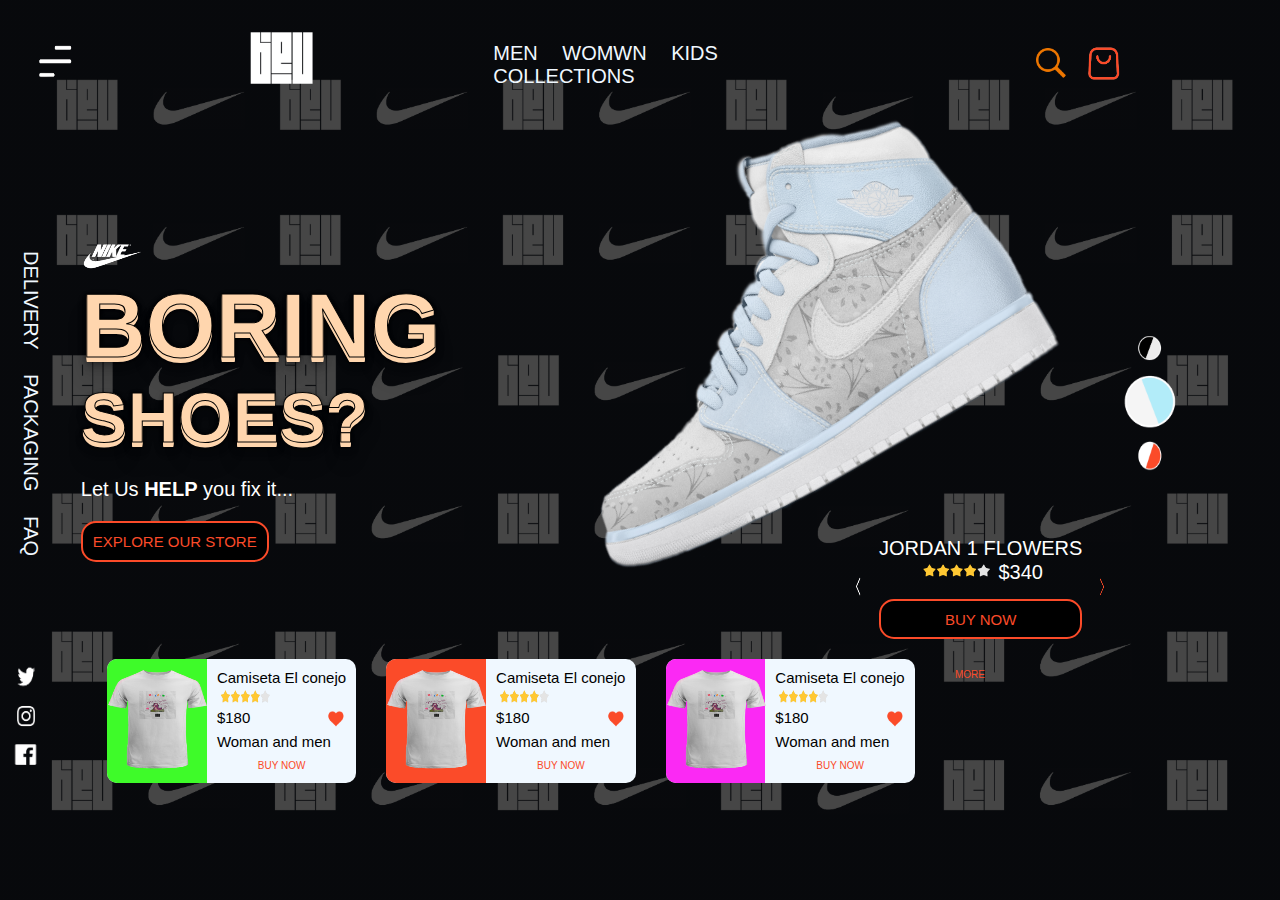
==== index.html @ e4923a5e "main acabado con su estilo, estamos acabando main2" ====
<!DOCTYPE html>
<html lang="en">
<head>
    <meta charset="UTF-8">
    <meta http-equiv="X-UA-Compatible" content="IE=edge">
    <meta name="viewport" content="width=device-width, initial-scale=1.0">
    <title>INICIO</title>
    <link rel="stylesheet" href="./css/css.css">
</head>
<body>

    <header>
        <nav>
            <div id="padre_nav">
                <div><button type="button"> <img src="./img/unnamed.png" height="60" width="60"/></button></div>
                <div><img src="./img/logo.png" height="100" width="100" alt="#" /></div>
                <div id="genero">
                    <a href="#">MEN</a>
                    <a href="#">WOMWN</a>
                    <a href="#">KIDS</a>
                    <a href="#">COLLECTIONS</a>
                </div>
                <div id="cesta_lupa">
                    <div><button type="button"> <img src="./img/lupa.png" height="40" width="40"/></button></div>
                    <div><button type="button"> <img src="./img/cesta.png" height="40" width="40"/></button></div>  
                </div>  
            </div>      
        </nav>
    </header>
    <main>
        <section id="padre_main">

            <div id="padre_fot_texto">
                <div  id="fot">
                    <a href="#">DELIVERY</a>
                    <a href="#">PACKAGING</a>
                    <a href="#">FAQ</a>
                    
                </div>
                <div id="texto">
                    <div><img src="./img/nike.png" height="30" width="65" alt="#" /></div>
                    <div>
                        <h2>BORING</h2>
                        <h3 >SHOES?</h3>
                    </div>
                    <div><p>Let Us <strong>HELP</strong> you fix it...</p></div>
                    <div><button name="button">EXPLORE OUR STORE</button></div>
    
                </div>
            </div>
            <div id="zapatilla">
                <div >
                    <div id="casa"><img id="jordan" src="./img/jordan-flower.png" height="330" width="500" alt="#" /></div>
                    <div id="padre_precio_texto">
                        <div><button  class="boton_comprar"  type="button"> <img src="./img/Captura-removebg-preview.png" height="30" width="10"/></button></div>
                        <div id="texto_zapatilla">
                            <div><p>JORDAN 1 FLOWERS</p></div>
                            <div id="precio_estre">
                                <div><img src="./img/estrellas.png" height="20" width="75" alt="#" /></div>  
                                <div><p> $340</p></div>
                            </div>
                            <div><button name="button">BUY NOW</button></div>
                        </div>
                        <div><button class="boton_comprar" type="button"> <img src="./img/flecha.png" height="30" width="10"/></button></div>
                    </div>
                </div>
                <div id="circulos">
                    <div><button class="boton_circulo" type="button"> <img src="./img/circulo_negro.png" height="30" width="30"/></button></div>
                    <div><button class="boton_circulo" type="button"> <img src="./img/circulo_azul.png" height="60" width="60"/></button></div>
                    <div><button class="boton_circulo" type="button"> <img src="./img/circulo_naranja.png" height="30" width="30"/></button></div>
                </div>
            </div>
        </section>
        <section id="padre2_main">

            <div id="redes">
                <div><button class="boton_circulo" type="button"> <img src="./img/twi.png" height="30" width="30"/></button></div>
                <div><button class="boton_circulo" type="button"> <img src="./img/ins.png" height="30" width="30"/></button></div>
                <div><button class="boton_circulo" type="button"> <img src="./img/face.png" height="30" width="30"/></button></div>
            </div>
            <div id="productos">
                <div class="produc">
                    <div id="col_img">
                        <div><img src="./img/ropa beu/cam_con.png" height="100" width="100" alt="#" /></div>
                    </div>
                    <div id="tex_pre">
                        <p>Camiseta El conejo</p>
                        <p><img src="./img/estrellas.png" height="20" width="55" alt="#" /></p>
                        <div class="pre_cora">
                            <div><p>$180</p></div>
                            <div><img src="./img/corazon.png" height="20" width="20" alt="#" /></div>
                        </div>
                        <p class="gen">Woman and men</p>
                        <button>BUY NOW</button>
                    </div>
                </div>
                <div class="produc">
                    <div id="col_img2">
                        <div><img src="./img/ropa beu/cam_con.png" height="100" width="100" alt="#" /></div>
                    </div>
                    <div id="tex_pre">
                        <p>Camiseta El conejo</p>
                        <p><img src="./img/estrellas.png" height="20" width="55" alt="#" /></p>
                        <div class="pre_cora">
                            <div><p>$180</p></div>
                            <div><img src="./img/corazon.png" height="20" width="20" alt="#" /></div>
                        </div>
                        <p class="gen">Woman and men</p>
                        <button>BUY NOW</button>
                    </div>
                </div>
                <div class="produc">
                    <div id="col_img3">
                        <div><img src="./img/ropa beu/cam_con.png" height="100" width="100" alt="#" /></div>
                    </div>
                    <div id="tex_pre">
                        <p>Camiseta El conejo</p>
                        <p><img src="./img/estrellas.png" height="20" width="55" alt="#" /></p>
                        <div class="pre_cora">
                            <div><p>$180</p></div>
                            <div><img src="./img/corazon.png" height="20" width="20" alt="#" /></div>
                        </div>
                        <p class="gen">Woman and men</p>
                        <button>BUY NOW</button>
                    </div>
                </div>
                <div><button id="boton_more">MORE</button></div>
                
            </div>

        </section>
    </main>
    <footer>

    </footer>
    
</body>
</html>
---- css/css.css ----
*{
    font-family: 'Futura XBlk BT', sans-serif;
}
html{ 
    background-image: linear-gradient(rgba(0, 0, 0, 0.724), rgba(0, 0, 0, 0.724)), url("../img/fondo.png");
    background-size: cover;
    background-image: cover;
    width:100%;
    height:100%;    
}
#padre_nav{
    display: flex;
    flex-direction: row;
    margin-top: 1%;
    align-items: center;
    gap: 12%;
}

button{
    background: none;
    border: none; 
    margin-left: 20%;
}
#genero{
    height: 100%;
    width: 30%;
}
nav a, section a{
    margin-left: 5%;
    color: aliceblue;
    outline: none;
    margin: 10px;
    text-decoration: none; 
    font-size: 20px;
    font-family: 'Futura XBlk BT', sans-serif;
}
nav a:hover {
    border-bottom: 2px solid #fb4b29;
    color: #fb4b29;
}
section a:hover {
    border-left: 2px solid #fb4b29;
    color: #fb4b29;
}
#cesta_lupa{
    gap: 1%;
    display: flex;
    flex-direction: row;
}
#padre_main{
    display: flex;
    flex-direction: row;
    margin-top: 4%;
    align-items: center;
}
#texto{
    display: flex;
    flex-direction: column;
    margin-left: 10%;
    align-items:flex-start;
}
h2{
    margin: 0;
    text-align: start;
    font-weight: bold;
    font-size: 90px;
    font-family: 'Futura XBlk BT', sans-serif;
    text-shadow: 0 1px 0 #ffd6ae, 
                 0 2px 0 #ffd6ae,
                 0 3px 0 #ffd6ae,
                 0 4px 0 #ffd6ae,
                 0 5px 0 #ffd6ae,
                 0 6px 1px rgba(0,0,0,.1),
                 0 0 5px rgba(0,0,0,.1),
                 0 1px 3px rgba(0,0,0,.3),
                 0 3px 5px rgba(0,0,0,.2),
                 0 5px 10px rgba(0,0,0,.25),
                 0 10px 10px rgba(0,0,0,.2),
                 0 20px 20px rgba(0,0,0,.15);
    color: #ffd6ae;
    -webkit-text-stroke: 1px black;
}
h3{
    margin: 0;
    text-align: start;
    font-weight: bold;
    font-size: 70px;
    font-family: 'Futura XBlk BT', sans-serif;
    text-shadow: 0 1px 0 #ffd6ae, 
                 0 2px 0 #ffd6ae,
                 0 3px 0 #ffd6ae,
                 0 4px 0 #ffd6ae,
                 0 5px 0 #ffd6ae,
                 0 6px 1px rgba(0,0,0,.1),
                 0 0 5px rgba(0,0,0,.1),
                 0 1px 3px rgba(0,0,0,.3),
                 0 3px 5px rgba(0,0,0,.2),
                 0 5px 10px rgba(0,0,0,.25),
                 0 10px 10px rgba(0,0,0,.2),
                 0 20px 20px rgba(0,0,0,.15);
    color: #ffd6ae;
    -webkit-text-stroke: 1px black;
}
#padre_fot_texto{
    display: flex;
    flex-direction: row;
}
section p {
    color: rgb(255, 255, 255);
    margin: 1;
    text-align: left;
    font-size: 20px;
    font-family: 'Futura XBlk BT', sans-serif;
}
#fot{
    writing-mode: vertical-lr;
    gap: 15px;
    margin-left: 3%;
}
section button{
    background-color: black;
    color: #fb4b29;
    border-radius: 15px;
    height: 100%;
    width: 100%;
    padding: 10px;
    font-size: 15px;
    margin: 0;
    border: 2px solid #fb4b29;
}
section button:hover{
    color: aliceblue;
    background-color: #fb4b29;
}
#jordan{
    transform:rotate(-30deg);
    
}
#zapatilla{
    margin-left: 10%;
    width: 50%;
    display: flex;
    flex-direction: row;
}
#casa{
    height: 370px;
    width: 600px;
}
#zapatilla p{
    text-align: center;
    margin: 0;
    font-size: 20px;
}
#padre_precio_texto{
    display: flex;
    flex-direction: row;
    justify-content: flex-end;
    gap: 5px;
    
}
#padre_zapatillas_circulos_precio{
    display: flex;
    flex-direction: row;
}
#precio_estre{
    text-align: center;
    display: flex;
    flex-direction: row;
    align-items: center;
    justify-content: center;
    gap: 5px;
}

#texto_zapatilla button{
    height: 40px;
    margin-top: 15px;
}
.boton_comprar{
    border-radius: none;
    border: none;
    background-color: rgba(255, 255, 255, 0);
}
.boton_comprar:hover{
    background-color: rgba(255, 255, 255, 0);
}
#circulos{
    display: flex;
    flex-direction: column;
    margin: 0;
    justify-content: center;
}
.boton_circulo{
    border-radius: none;
    border: none;
    background-color: rgba(255, 255, 255, 0);
    padding: 3px;
}

@media (max-width: 1200px) {
    #jordan{
        height:200px;
        width: 330px;
    }
    #casa{
        height: 200px;
        width: 400px;
    }
    
    #zapatilla{
        width: 450px;
    }
    #zapatilla p{
        font-size: 10px;
    }
    
}
@media (max-width: 1000px) {
    #padre_main{
        flex-direction: column;
        justify-content: flex-start;
        align-items: flex-start;
    }
    #jordan{
        height:200px;
        width: 330px;
    }
    #casa{
        width: 380px;
        height: 200px;
        margin-top: 60px;
    }
    #zapatilla{
        margin: 0;
    }
}
#padre2_main{
    display: flex;
    flex-direction: row;
    margin-top: 20px
}
#redes{
    display: flex;
    flex-direction: column;
}
#boton_more{
    background-color: black;
    color: #fb4b29;
    border-radius: 15px;
    height: 100%;
    width: 100%;
    padding: 10px;
    font-size: 15px;
    margin: 0;
    border: 2px solid #fb4b29;
}
#boton_more:hover{
    color: aliceblue;
    background-color: #fb4b29;
}
#productos{
    margin-left: 5%;
    display: flex;
    flex-direction: row;
    flex-wrap: wrap;
    gap: 30px;
    
}
#productos p{
    color: #000;
    margin: 0;
    font-size: 15px;
}

.produc{
    border-radius: 10px;
    display: flex;
    flex-direction: row;
    background-color: aliceblue;
}

#tex_pre{
    width:  60%; 
    padding: 10px;
}
#productos button{
    background-color: rgba(0, 0, 0, 0); 
    color: #fb4b29; 
    border-radius: 15px; 
    height: 10px;
    font-size: 10px; 
    margin: 0; 
    border: none;
}
.gen{
    color: rgb(142, 142, 142);
    font-size: 10px;
}
.pre_cora{
    display: flex;
    flex-direction: row;
    justify-content: space-between;
}
#col_img{
    background-color: #3efb29;
    width:  40%;
    border-radius: 10px 0px 0px 10px;
    display: flex;
    flex-direction: column;
    justify-content:center;
    align-items:center;
}
#col_img2{
    background-color: #fb4b29;
    width:  40%;
    border-radius: 10px 0px 0px 10px;
    display: flex;
    flex-direction: column;
    justify-content:center;
    align-items:center;
}
#col_img3{
    background-color: #fb29f4;
    width:  40%;
    border-radius: 10px 0px 0px 10px;
    display: flex;
    flex-direction: column;
    justify-content:center;
    align-items:center;
}
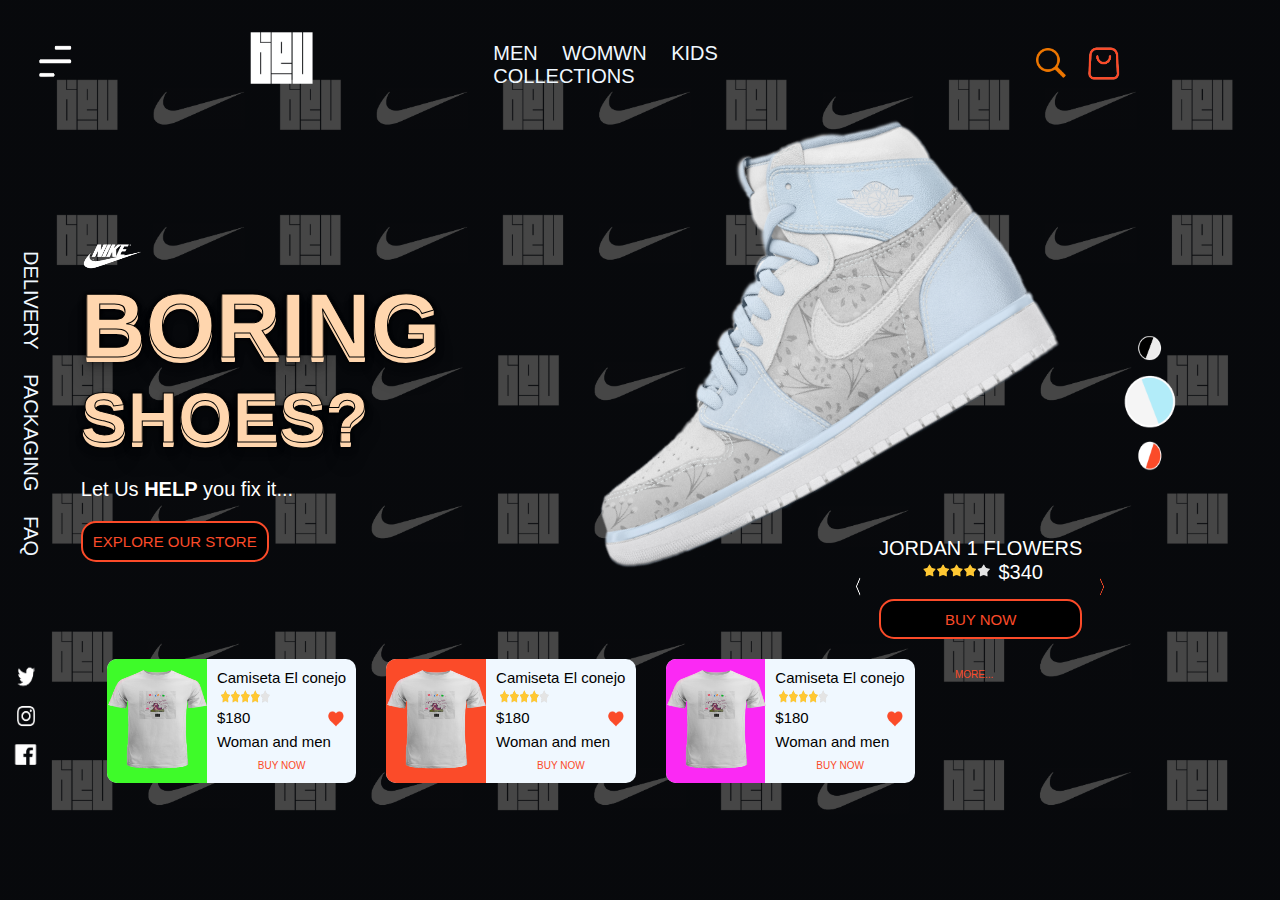
==== commit cbecc325: "css y main de la hoja1 casi acabado" ====
--- a/index.html
+++ b/index.html
@@ -124,8 +124,7 @@
                         <button>BUY NOW</button>
                     </div>
                 </div>
-                <div><button id="boton_more">MORE</button></div>
-                
+                <div><button id="boton_more">MORE...</button></div>
             </div>
 
         </section>
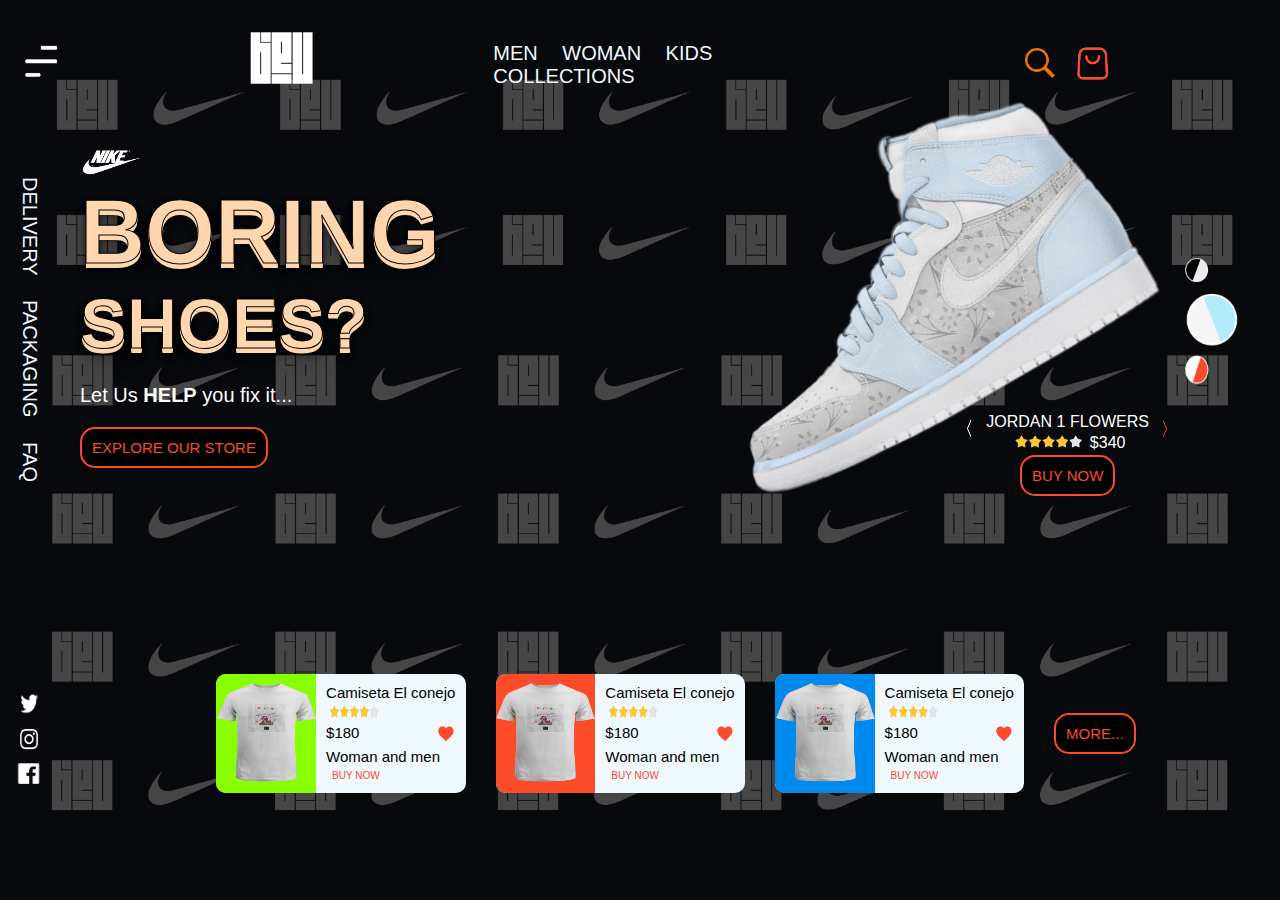
==== commit f29a072c: "main hoja1 casi listo" ====
--- a/index.html
+++ b/index.html
@@ -6,6 +6,7 @@
     <meta name="viewport" content="width=device-width, initial-scale=1.0">
     <title>INICIO</title>
     <link rel="stylesheet" href="./css/css.css">
+    <link rel="stylesheet" href="./css/css_ini.css">
 </head>
 <body>
 
@@ -16,7 +17,7 @@
                 <div><img src="./img/logo.png" height="100" width="100" alt="#" /></div>
                 <div id="genero">
                     <a href="#">MEN</a>
-                    <a href="#">WOMWN</a>
+                    <a href="#">WOMAN</a>
                     <a href="#">KIDS</a>
                     <a href="#">COLLECTIONS</a>
                 </div>
@@ -28,110 +29,109 @@
         </nav>
     </header>
     <main>
-        <section id="padre_main">
-
-            <div id="padre_fot_texto">
+        <section id="todo">
+            <section id="padre_main">
                 <div  id="fot">
                     <a href="#">DELIVERY</a>
                     <a href="#">PACKAGING</a>
-                    <a href="#">FAQ</a>
-                    
+                    <a href="#">FAQ</a>   
                 </div>
-                <div id="texto">
-                    <div><img src="./img/nike.png" height="30" width="65" alt="#" /></div>
-                    <div>
-                        <h2>BORING</h2>
-                        <h3 >SHOES?</h3>
-                    </div>
-                    <div><p>Let Us <strong>HELP</strong> you fix it...</p></div>
-                    <div><button name="button">EXPLORE OUR STORE</button></div>
-    
+                <div id="redes">
+                    <div><button class="boton_circulo" type="button"> <img src="./img/twi.png" height="30" width="30"/></button></div>
+                    <div><button class="boton_circulo" type="button"> <img src="./img/ins.png" height="30" width="30"/></button></div>
+                    <div><button class="boton_circulo" type="button"> <img src="./img/face.png" height="30" width="30"/></button></div>
                 </div>
-            </div>
-            <div id="zapatilla">
-                <div >
-                    <div id="casa"><img id="jordan" src="./img/jordan-flower.png" height="330" width="500" alt="#" /></div>
-                    <div id="padre_precio_texto">
-                        <div><button  class="boton_comprar"  type="button"> <img src="./img/Captura-removebg-preview.png" height="30" width="10"/></button></div>
-                        <div id="texto_zapatilla">
-                            <div><p>JORDAN 1 FLOWERS</p></div>
-                            <div id="precio_estre">
-                                <div><img src="./img/estrellas.png" height="20" width="75" alt="#" /></div>  
-                                <div><p> $340</p></div>
+            </section>
+            <section id="seccion2">
+                <div id="texto_y_zapa">
+                    <div id="padre">
+                        
+                        <div id="texto">
+                            <div><img src="./img/nike.png" height="30" width="65" alt="#" /></div>
+                            <div>
+                                <h2>BORING</h2>
+                                <h3 >SHOES?</h3>
                             </div>
-                            <div><button name="button">BUY NOW</button></div>
+                            <div><p>Let Us <strong>HELP</strong> you fix it...</p></div>
+                            <div><button class="botones">EXPLORE OUR STORE</button></div>
                         </div>
-                        <div><button class="boton_comprar" type="button"> <img src="./img/flecha.png" height="30" width="10"/></button></div>
+                        
+                        <div id="zapatilla">
+                            <div >
+                                <div id="casa"><img id="jordan" src="./img/jordan-flower.png" height="280" width="450" alt="#" /></div>
+                                <div id="padre_precio_texto">
+                                    <div><button  class="boton_flecha"  type="button"> <img src="./img/Captura-removebg-preview.png" height="30" width="10"/></button></div>
+                                    <div id="texto_zapatilla">
+                                        <div><p>JORDAN 1 FLOWERS</p></div>
+                                        <div id="precio_estre">
+                                            <div><img src="./img/estrellas.png" height="20" width="75" alt="#" /></div>  
+                                            <div><p> $340</p></div>
+                                        </div>
+                                        <div><button class="botones">BUY NOW</button></div>
+                                    </div>
+                                    <div><button class="boton_flecha" type="button"> <img src="./img/flecha.png" height="30" width="10"/></button></div>
+                                </div>
+                            </div>
+                            <div id="circulos">
+                                <div><button class="boton_circulo" type="button"> <img src="./img/circulo_negro.png" height="30" width="30"/></button></div>
+                                <div><button class="boton_circulo" type="button"> <img src="./img/circulo_azul.png" height="60" width="60"/></button></div>
+                                <div><button class="boton_circulo" type="button"> <img src="./img/circulo_naranja.png" height="30" width="30"/></button></div>
+                            </div>
+                        </div>
                     </div>
                 </div>
-                <div id="circulos">
-                    <div><button class="boton_circulo" type="button"> <img src="./img/circulo_negro.png" height="30" width="30"/></button></div>
-                    <div><button class="boton_circulo" type="button"> <img src="./img/circulo_azul.png" height="60" width="60"/></button></div>
-                    <div><button class="boton_circulo" type="button"> <img src="./img/circulo_naranja.png" height="30" width="30"/></button></div>
+                <div id="productos">
+                    <div class="produc">
+                        <div id="col_img">
+                            <div><img src="./img/ropa beu/cam_con.png" height="100" width="100" alt="#" /></div>
+                        </div>
+                        <div id="tex_pre">
+                            <p>Camiseta El conejo</p>
+                            <p><img src="./img/estrellas.png" height="20" width="55" alt="#" /></p>
+                            <div class="pre_cora">
+                                <div><p>$180</p></div>
+                                <div><img src="./img/corazon.png" height="20" width="20" alt="#" /></div>
+                            </div>
+                            <p class="gen">Woman and men</p>
+                            <button>BUY NOW</button>
+                        </div>
+                    </div>
+                    <div class="produc">
+                        <div id="col_img2">
+                            <div><img src="./img/ropa beu/cam_con.png" height="100" width="100" alt="#" /></div>
+                        </div>
+                        <div id="tex_pre">
+                            <p>Camiseta El conejo</p>
+                            <p><img src="./img/estrellas.png" height="20" width="55" alt="#" /></p>
+                            <div class="pre_cora">
+                                <div><p>$180</p></div>
+                                <div><img src="./img/corazon.png" height="20" width="20" alt="#" /></div>
+                            </div>
+                            <p class="gen">Woman and men</p>
+                            <button>BUY NOW</button>
+                        </div>
+                    </div>
+                    <div class="produc">
+                        <div id="col_img3">
+                            <div><img src="./img/ropa beu/cam_con.png" height="100" width="100" alt="#" /></div>
+                        </div>
+                        <div id="tex_pre">
+                            <p>Camiseta El conejo</p>
+                            <p><img src="./img/estrellas.png" height="20" width="55" alt="#" /></p>
+                            <div class="pre_cora">
+                                <div><p>$180</p></div>
+                                <div><img src="./img/corazon.png" height="20" width="20" alt="#" /></div>
+                            </div>
+                            <p class="gen">Woman and men</p>
+                            <button>BUY NOW</button>
+                        </div>
+                    </div>
+                    <div  id="boton_more"><button class="botones">MORE...</button></div>
                 </div>
-            </div>
-        </section>
-        <section id="padre2_main">
-
-            <div id="redes">
-                <div><button class="boton_circulo" type="button"> <img src="./img/twi.png" height="30" width="30"/></button></div>
-                <div><button class="boton_circulo" type="button"> <img src="./img/ins.png" height="30" width="30"/></button></div>
-                <div><button class="boton_circulo" type="button"> <img src="./img/face.png" height="30" width="30"/></button></div>
-            </div>
-            <div id="productos">
-                <div class="produc">
-                    <div id="col_img">
-                        <div><img src="./img/ropa beu/cam_con.png" height="100" width="100" alt="#" /></div>
-                    </div>
-                    <div id="tex_pre">
-                        <p>Camiseta El conejo</p>
-                        <p><img src="./img/estrellas.png" height="20" width="55" alt="#" /></p>
-                        <div class="pre_cora">
-                            <div><p>$180</p></div>
-                            <div><img src="./img/corazon.png" height="20" width="20" alt="#" /></div>
-                        </div>
-                        <p class="gen">Woman and men</p>
-                        <button>BUY NOW</button>
-                    </div>
-                </div>
-                <div class="produc">
-                    <div id="col_img2">
-                        <div><img src="./img/ropa beu/cam_con.png" height="100" width="100" alt="#" /></div>
-                    </div>
-                    <div id="tex_pre">
-                        <p>Camiseta El conejo</p>
-                        <p><img src="./img/estrellas.png" height="20" width="55" alt="#" /></p>
-                        <div class="pre_cora">
-                            <div><p>$180</p></div>
-                            <div><img src="./img/corazon.png" height="20" width="20" alt="#" /></div>
-                        </div>
-                        <p class="gen">Woman and men</p>
-                        <button>BUY NOW</button>
-                    </div>
-                </div>
-                <div class="produc">
-                    <div id="col_img3">
-                        <div><img src="./img/ropa beu/cam_con.png" height="100" width="100" alt="#" /></div>
-                    </div>
-                    <div id="tex_pre">
-                        <p>Camiseta El conejo</p>
-                        <p><img src="./img/estrellas.png" height="20" width="55" alt="#" /></p>
-                        <div class="pre_cora">
-                            <div><p>$180</p></div>
-                            <div><img src="./img/corazon.png" height="20" width="20" alt="#" /></div>
-                        </div>
-                        <p class="gen">Woman and men</p>
-                        <button>BUY NOW</button>
-                    </div>
-                </div>
-                <div><button id="boton_more">MORE...</button></div>
-            </div>
-
+            </section>
         </section>
     </main>
-    <footer>
-
-    </footer>
+   
     
 </body>
 </html>--- a/css/css.css
+++ b/css/css.css
@@ -47,63 +47,20 @@
     display: flex;
     flex-direction: row;
 }
+#todo{
+    display: flex;
+    flex-direction: row;
+}
 #padre_main{
     display: flex;
-    flex-direction: row;
+    flex-direction: column;
     margin-top: 4%;
     align-items: center;
+    justify-content: space-between;
 }
-#texto{
+#redes{
     display: flex;
     flex-direction: column;
-    margin-left: 10%;
-    align-items:flex-start;
-}
-h2{
-    margin: 0;
-    text-align: start;
-    font-weight: bold;
-    font-size: 90px;
-    font-family: 'Futura XBlk BT', sans-serif;
-    text-shadow: 0 1px 0 #ffd6ae, 
-                 0 2px 0 #ffd6ae,
-                 0 3px 0 #ffd6ae,
-                 0 4px 0 #ffd6ae,
-                 0 5px 0 #ffd6ae,
-                 0 6px 1px rgba(0,0,0,.1),
-                 0 0 5px rgba(0,0,0,.1),
-                 0 1px 3px rgba(0,0,0,.3),
-                 0 3px 5px rgba(0,0,0,.2),
-                 0 5px 10px rgba(0,0,0,.25),
-                 0 10px 10px rgba(0,0,0,.2),
-                 0 20px 20px rgba(0,0,0,.15);
-    color: #ffd6ae;
-    -webkit-text-stroke: 1px black;
-}
-h3{
-    margin: 0;
-    text-align: start;
-    font-weight: bold;
-    font-size: 70px;
-    font-family: 'Futura XBlk BT', sans-serif;
-    text-shadow: 0 1px 0 #ffd6ae, 
-                 0 2px 0 #ffd6ae,
-                 0 3px 0 #ffd6ae,
-                 0 4px 0 #ffd6ae,
-                 0 5px 0 #ffd6ae,
-                 0 6px 1px rgba(0,0,0,.1),
-                 0 0 5px rgba(0,0,0,.1),
-                 0 1px 3px rgba(0,0,0,.3),
-                 0 3px 5px rgba(0,0,0,.2),
-                 0 5px 10px rgba(0,0,0,.25),
-                 0 10px 10px rgba(0,0,0,.2),
-                 0 20px 20px rgba(0,0,0,.15);
-    color: #ffd6ae;
-    -webkit-text-stroke: 1px black;
-}
-#padre_fot_texto{
-    display: flex;
-    flex-direction: row;
 }
 section p {
     color: rgb(255, 255, 255);
@@ -117,213 +74,4 @@
     gap: 15px;
     margin-left: 3%;
 }
-section button{
-    background-color: black;
-    color: #fb4b29;
-    border-radius: 15px;
-    height: 100%;
-    width: 100%;
-    padding: 10px;
-    font-size: 15px;
-    margin: 0;
-    border: 2px solid #fb4b29;
-}
-section button:hover{
-    color: aliceblue;
-    background-color: #fb4b29;
-}
-#jordan{
-    transform:rotate(-30deg);
-    
-}
-#zapatilla{
-    margin-left: 10%;
-    width: 50%;
-    display: flex;
-    flex-direction: row;
-}
-#casa{
-    height: 370px;
-    width: 600px;
-}
-#zapatilla p{
-    text-align: center;
-    margin: 0;
-    font-size: 20px;
-}
-#padre_precio_texto{
-    display: flex;
-    flex-direction: row;
-    justify-content: flex-end;
-    gap: 5px;
-    
-}
-#padre_zapatillas_circulos_precio{
-    display: flex;
-    flex-direction: row;
-}
-#precio_estre{
-    text-align: center;
-    display: flex;
-    flex-direction: row;
-    align-items: center;
-    justify-content: center;
-    gap: 5px;
-}
 
-#texto_zapatilla button{
-    height: 40px;
-    margin-top: 15px;
-}
-.boton_comprar{
-    border-radius: none;
-    border: none;
-    background-color: rgba(255, 255, 255, 0);
-}
-.boton_comprar:hover{
-    background-color: rgba(255, 255, 255, 0);
-}
-#circulos{
-    display: flex;
-    flex-direction: column;
-    margin: 0;
-    justify-content: center;
-}
-.boton_circulo{
-    border-radius: none;
-    border: none;
-    background-color: rgba(255, 255, 255, 0);
-    padding: 3px;
-}
-
-@media (max-width: 1200px) {
-    #jordan{
-        height:200px;
-        width: 330px;
-    }
-    #casa{
-        height: 200px;
-        width: 400px;
-    }
-    
-    #zapatilla{
-        width: 450px;
-    }
-    #zapatilla p{
-        font-size: 10px;
-    }
-    
-}
-@media (max-width: 1000px) {
-    #padre_main{
-        flex-direction: column;
-        justify-content: flex-start;
-        align-items: flex-start;
-    }
-    #jordan{
-        height:200px;
-        width: 330px;
-    }
-    #casa{
-        width: 380px;
-        height: 200px;
-        margin-top: 60px;
-    }
-    #zapatilla{
-        margin: 0;
-    }
-}
-#padre2_main{
-    display: flex;
-    flex-direction: row;
-    margin-top: 20px
-}
-#redes{
-    display: flex;
-    flex-direction: column;
-}
-#boton_more{
-    background-color: black;
-    color: #fb4b29;
-    border-radius: 15px;
-    height: 100%;
-    width: 100%;
-    padding: 10px;
-    font-size: 15px;
-    margin: 0;
-    border: 2px solid #fb4b29;
-}
-#boton_more:hover{
-    color: aliceblue;
-    background-color: #fb4b29;
-}
-#productos{
-    margin-left: 5%;
-    display: flex;
-    flex-direction: row;
-    flex-wrap: wrap;
-    gap: 30px;
-    
-}
-#productos p{
-    color: #000;
-    margin: 0;
-    font-size: 15px;
-}
-
-.produc{
-    border-radius: 10px;
-    display: flex;
-    flex-direction: row;
-    background-color: aliceblue;
-}
-
-#tex_pre{
-    width:  60%; 
-    padding: 10px;
-}
-#productos button{
-    background-color: rgba(0, 0, 0, 0); 
-    color: #fb4b29; 
-    border-radius: 15px; 
-    height: 10px;
-    font-size: 10px; 
-    margin: 0; 
-    border: none;
-}
-.gen{
-    color: rgb(142, 142, 142);
-    font-size: 10px;
-}
-.pre_cora{
-    display: flex;
-    flex-direction: row;
-    justify-content: space-between;
-}
-#col_img{
-    background-color: #3efb29;
-    width:  40%;
-    border-radius: 10px 0px 0px 10px;
-    display: flex;
-    flex-direction: column;
-    justify-content:center;
-    align-items:center;
-}
-#col_img2{
-    background-color: #fb4b29;
-    width:  40%;
-    border-radius: 10px 0px 0px 10px;
-    display: flex;
-    flex-direction: column;
-    justify-content:center;
-    align-items:center;
-}
-#col_img3{
-    background-color: #fb29f4;
-    width:  40%;
-    border-radius: 10px 0px 0px 10px;
-    display: flex;
-    flex-direction: column;
-    justify-content:center;
-    align-items:center;
-}
--- a/css/css_ini.css
+++ b/css/css_ini.css
@@ -0,0 +1,230 @@
+#seccion2{
+    display: flex;
+    flex-direction: column;
+    margin-top: 30px;
+    margin-left: 30px;
+    justify-content: space-between;
+    width:  100%;
+}
+#padre{
+    display: flex;
+    flex-direction: row;
+    flex-wrap: wrap;
+    justify-content: space-between;
+
+}
+
+h2{
+    margin: 0;
+    text-align: start;
+    font-weight: bold;
+    font-size: 90px;
+    font-family: 'Futura XBlk BT', sans-serif;
+    text-shadow: 0 1px 0 #ffd6ae, 
+                 0 2px 0 #ffd6ae,
+                 0 3px 0 #ffd6ae,
+                 0 4px 0 #ffd6ae,
+                 0 5px 0 #ffd6ae,
+                 0 6px 1px rgba(0,0,0,.1),
+                 0 0 5px rgba(0,0,0,.1),
+                 0 1px 3px rgba(0,0,0,.3),
+                 0 3px 5px rgba(0,0,0,.2),
+                 0 5px 10px rgba(0,0,0,.25),
+                 0 10px 10px rgba(0,0,0,.2),
+                 0 20px 20px rgba(0,0,0,.15);
+    color: #ffd6ae;
+    -webkit-text-stroke: 1px black;
+}
+h3{
+    margin: 0;
+    text-align: start;
+    font-weight: bold;
+    font-size: 70px;
+    font-family: 'Futura XBlk BT', sans-serif;
+    text-shadow: 0 1px 0 #ffd6ae, 
+                 0 2px 0 #ffd6ae,
+                 0 3px 0 #ffd6ae,
+                 0 4px 0 #ffd6ae,
+                 0 5px 0 #ffd6ae,
+                 0 6px 1px rgba(0,0,0,.1),
+                 0 0 5px rgba(0,0,0,.1),
+                 0 1px 3px rgba(0,0,0,.3),
+                 0 3px 5px rgba(0,0,0,.2),
+                 0 5px 10px rgba(0,0,0,.25),
+                 0 10px 10px rgba(0,0,0,.2),
+                 0 20px 20px rgba(0,0,0,.15);
+    color: #ffd6ae;
+    -webkit-text-stroke: 1px black;
+}
+button{
+    margin: 0;
+}
+.botones{
+    background-color: black;
+    color: #fb4b29;
+    border-radius: 15px;
+    height: 100%;
+    padding: 10px;
+    font-size: 15px;
+    margin: 0;
+    border: 2px solid #fb4b29;
+}
+.botones:hover{
+    color: aliceblue;
+    background-color: #fb4b29;
+}
+#jordan{
+    transform:rotate(-30deg);
+}
+
+#zapatilla{
+    width: 50%;
+    display: flex;
+    flex-direction: row;
+}
+#casa{
+    height: 266px;
+    width: 500px;
+}
+#zapatilla p{
+    text-align: center;
+    margin: 0;
+    font-size:medium;
+}
+
+#padre_precio_texto{
+    display: flex;
+    flex-direction: row;
+    justify-content: flex-end;
+    gap: 5px;
+    text-align: center;
+    
+}
+#padre_zapatillas_circulos_precio{
+    display: flex;
+    flex-direction: row;
+}
+#precio_estre{
+    text-align: center;
+    display: flex;
+    flex-direction: row;
+    align-items: center;
+    justify-content: center;
+    gap: 5px;
+}
+#circulos{
+    display: flex;
+    flex-direction: column;
+    margin: 0;
+    justify-content: center;
+}
+
+
+
+
+#padre2_main{
+    display: flex;
+    flex-direction: row;
+    margin-top: 20px;
+}
+
+#productos{
+    display: flex;
+    flex-direction: row;
+    flex-wrap: wrap;
+    gap: 30px;
+    margin-top: 15%;
+    align-items: center; 
+    justify-content: center;
+}
+#productos p{
+    color: #000;
+    margin: 0;
+    font-size: 15px;
+}
+
+.produc{
+    border-radius: 10px;
+    display: flex;
+    flex-direction: row;
+    background-color: aliceblue;
+}
+
+#tex_pre{
+    width:  60%; 
+    padding: 10px;
+}
+.produc button{
+    background-color: rgba(0, 0, 0, 0); 
+    color: #fb4b29; 
+    border-radius: 15px; 
+    height: 10px;
+    font-size: 10px; 
+    margin: 0; 
+    border: none;
+}
+.gen{
+    color: rgb(142, 142, 142);
+    font-size: 10px;
+}
+.pre_cora{
+    display: flex;
+    flex-direction: row;
+    justify-content: space-between;
+}
+#col_img{
+    background-color: #88FF00;
+    width:  40%;
+    border-radius: 10px 0px 0px 10px;
+    display: flex;
+    flex-direction: column;
+    justify-content:center;
+    align-items:center;
+}
+#col_img2{
+    background-color: #FB4B29;
+    width:  40%;
+    border-radius: 10px 0px 0px 10px;
+    display: flex;
+    flex-direction: column;
+    justify-content:center;
+    align-items:center;
+}
+#col_img3{
+    background-color: #008AF0;
+    width:  40%;
+    border-radius: 10px 0px 0px 10px;
+    display: flex;
+    flex-direction: column;
+    justify-content:center;
+    align-items:center;
+}
+@media (max-width: 1250px) {
+    #jordan{
+        height:200px;
+        width: 330px;
+    }
+    #casa{
+        height: 200px;
+        width: 373px;
+        margin-top: 40px;
+    }
+    #zapatilla p{
+        font-size:small;
+    }  
+}
+@media (max-width: 977px) {
+    #jordan{
+        height:160px;
+        width: 280px;
+    }
+    #casa{
+    height: 161px;
+    width: 320px;
+    margin-top: 60px;
+    margin-left: -80px;
+    }
+    #zapatilla p{
+        font-size:x-small;
+    }  
+}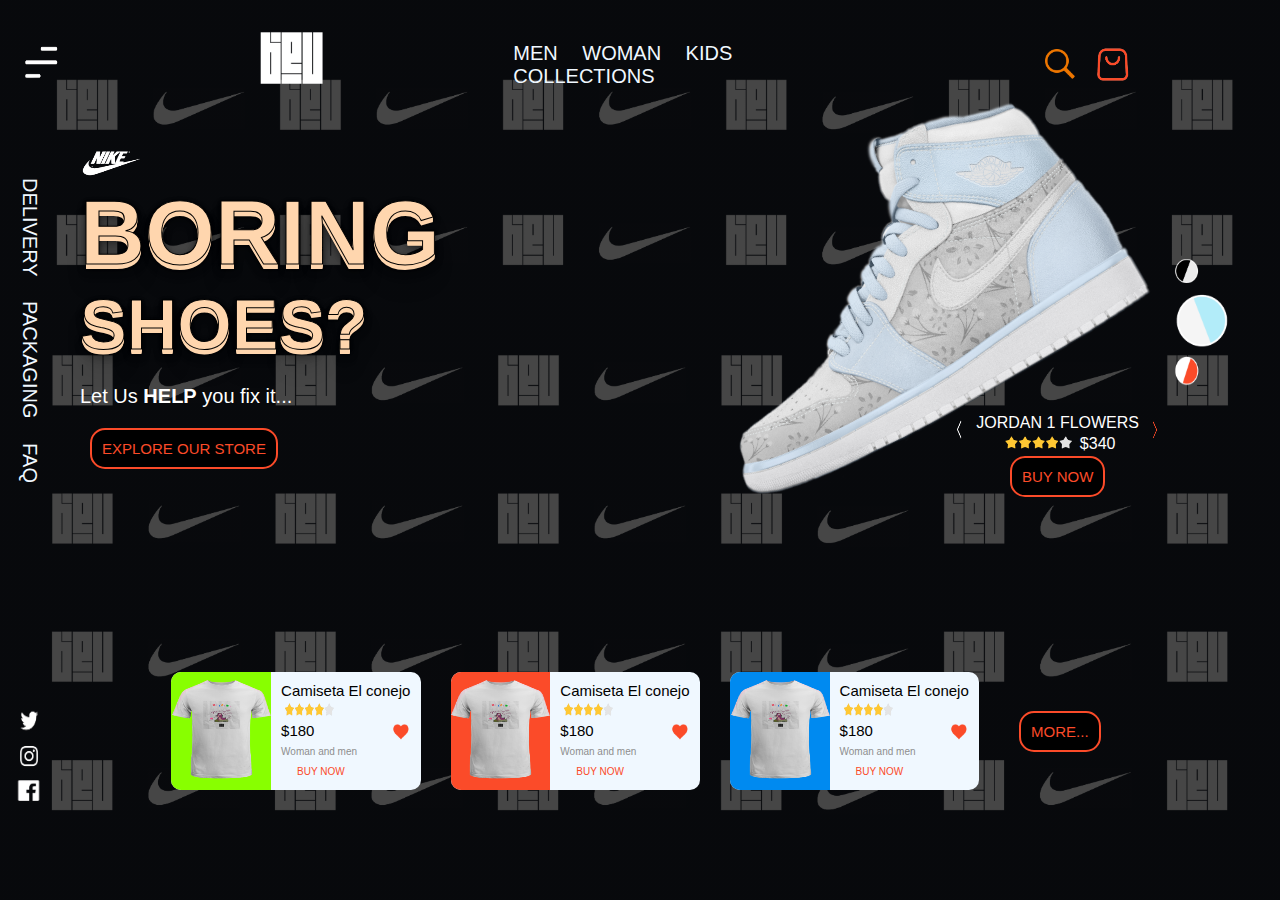
==== commit de438d77: "todo acabado a falta de mejorar" ====
--- a/index.html
+++ b/index.html
@@ -14,7 +14,7 @@
         <nav>
             <div id="padre_nav">
                 <div><button type="button"> <img src="./img/unnamed.png" height="60" width="60"/></button></div>
-                <div><img src="./img/logo.png" height="100" width="100" alt="#" /></div>
+                <div id="botenla"><a title="Inicio"  href="./index.html"><img src="./img/logo.png" alt="#" height="100" width="100" /></a></div>
                 <div id="genero">
                     <a href="#">MEN</a>
                     <a href="#">WOMAN</a>
@@ -32,9 +32,9 @@
         <section id="todo">
             <section id="padre_main">
                 <div  id="fot">
-                    <a href="#">DELIVERY</a>
+                    <a href="./trabaja_nos.html">DELIVERY</a>
                     <a href="#">PACKAGING</a>
-                    <a href="#">FAQ</a>   
+                    <a href="./sobre_nos.html">FAQ</a>   
                 </div>
                 <div id="redes">
                     <div><button class="boton_circulo" type="button"> <img src="./img/twi.png" height="30" width="30"/></button></div>
@@ -53,7 +53,7 @@
                                 <h3 >SHOES?</h3>
                             </div>
                             <div><p>Let Us <strong>HELP</strong> you fix it...</p></div>
-                            <div><button class="botones">EXPLORE OUR STORE</button></div>
+                            <div><a href="./productos.html"><button class="botones">EXPLORE OUR STORE</button></a></div>
                         </div>
                         
                         <div id="zapatilla">
@@ -67,7 +67,7 @@
                                             <div><img src="./img/estrellas.png" height="20" width="75" alt="#" /></div>  
                                             <div><p> $340</p></div>
                                         </div>
-                                        <div><button class="botones">BUY NOW</button></div>
+                                        <div><a href="./producto.html"><button class="botones">BUY NOW</button></a></div>
                                     </div>
                                     <div><button class="boton_flecha" type="button"> <img src="./img/flecha.png" height="30" width="10"/></button></div>
                                 </div>
@@ -93,7 +93,7 @@
                                 <div><img src="./img/corazon.png" height="20" width="20" alt="#" /></div>
                             </div>
                             <p class="gen">Woman and men</p>
-                            <button>BUY NOW</button>
+                            <div><a href="./producto.html"><button>BUY NOW</button></a></div>
                         </div>
                     </div>
                     <div class="produc">
@@ -108,7 +108,7 @@
                                 <div><img src="./img/corazon.png" height="20" width="20" alt="#" /></div>
                             </div>
                             <p class="gen">Woman and men</p>
-                            <button>BUY NOW</button>
+                            <div><a href="./producto.html"><button>BUY NOW</button></a></div>
                         </div>
                     </div>
                     <div class="produc">
@@ -123,10 +123,10 @@
                                 <div><img src="./img/corazon.png" height="20" width="20" alt="#" /></div>
                             </div>
                             <p class="gen">Woman and men</p>
-                            <button>BUY NOW</button>
+                            <div><a href="./producto.html"><button>BUY NOW</button></a></div>
                         </div>
                     </div>
-                    <div  id="boton_more"><button class="botones">MORE...</button></div>
+                    <div><a href="./productos.html"><button class="botones">MORE...</button></div>
                 </div>
             </section>
         </section>
--- a/css/css.css
+++ b/css/css.css
@@ -38,7 +38,7 @@
     border-bottom: 2px solid #fb4b29;
     color: #fb4b29;
 }
-section a:hover {
+#padre_main a:hover {
     border-left: 2px solid #fb4b29;
     color: #fb4b29;
 }
@@ -74,4 +74,10 @@
     gap: 15px;
     margin-left: 3%;
 }
-
+.boton_circulo:hover{
+    background-color: #fb4b29;
+    border-radius: 25px;
+}
+#botenla a:hover{
+    border: none;
+}
--- a/css/css_ini.css
+++ b/css/css_ini.css
@@ -163,7 +163,7 @@
     margin: 0; 
     border: none;
 }
-.gen{
+#productos .gen{
     color: rgb(142, 142, 142);
     font-size: 10px;
 }
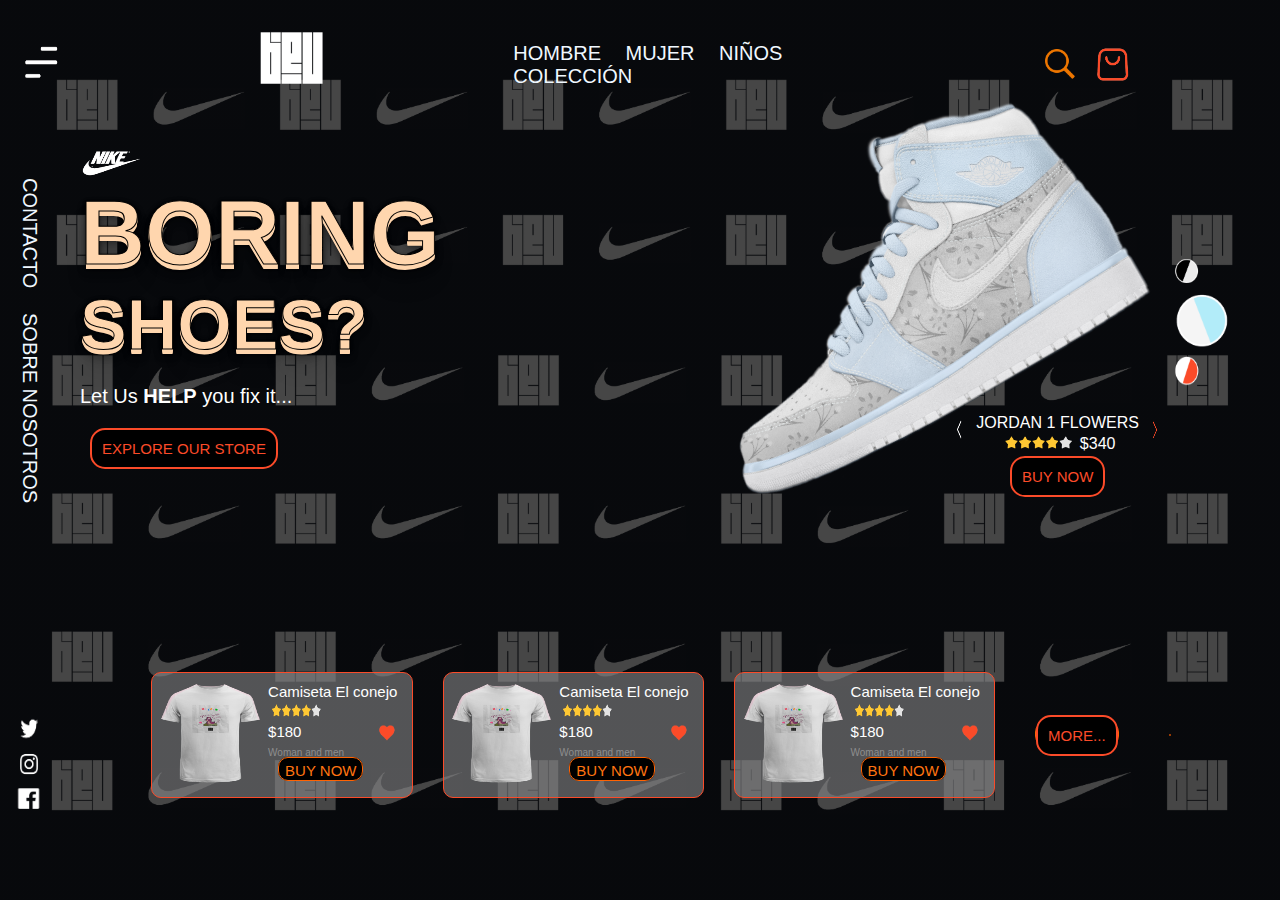
==== commit f0416267: "falta añadir el login" ====
--- a/index.html
+++ b/index.html
@@ -16,10 +16,10 @@
                 <div><button type="button"> <img src="./img/unnamed.png" height="60" width="60"/></button></div>
                 <div id="botenla"><a title="Inicio"  href="./index.html"><img src="./img/logo.png" alt="#" height="100" width="100" /></a></div>
                 <div id="genero">
-                    <a href="#">MEN</a>
-                    <a href="#">WOMAN</a>
-                    <a href="#">KIDS</a>
-                    <a href="#">COLLECTIONS</a>
+                    <a href="#">HOMBRE</a>
+                    <a href="#">MUJER</a>
+                    <a href="#">NIÑOS</a>
+                    <a href="#">COLECCIÓN</a>
                 </div>
                 <div id="cesta_lupa">
                     <div><button type="button"> <img src="./img/lupa.png" height="40" width="40"/></button></div>
@@ -32,9 +32,8 @@
         <section id="todo">
             <section id="padre_main">
                 <div  id="fot">
-                    <a href="./trabaja_nos.html">DELIVERY</a>
-                    <a href="#">PACKAGING</a>
-                    <a href="./sobre_nos.html">FAQ</a>   
+                    <a href="./trabaja_nos.html">CONTACTO</a>
+                    <a href="./sobre_nos.html">SOBRE NOSOTROS</a>   
                 </div>
                 <div id="redes">
                     <div><button class="boton_circulo" type="button"> <img src="./img/twi.png" height="30" width="30"/></button></div>
@@ -82,10 +81,10 @@
                 </div>
                 <div id="productos">
                     <div class="produc">
-                        <div id="col_img">
+                        <div class="col_img">
                             <div><img src="./img/ropa beu/cam_con.png" height="100" width="100" alt="#" /></div>
                         </div>
-                        <div id="tex_pre">
+                        <div class="tex_pre">
                             <p>Camiseta El conejo</p>
                             <p><img src="./img/estrellas.png" height="20" width="55" alt="#" /></p>
                             <div class="pre_cora">
@@ -93,14 +92,14 @@
                                 <div><img src="./img/corazon.png" height="20" width="20" alt="#" /></div>
                             </div>
                             <p class="gen">Woman and men</p>
-                            <div><a href="./producto.html"><button>BUY NOW</button></a></div>
+                            <div><a href="./producto.html"><button><p>BUY NOW</p></button></a></div>
                         </div>
                     </div>
                     <div class="produc">
-                        <div id="col_img2">
+                        <div class="col_img">
                             <div><img src="./img/ropa beu/cam_con.png" height="100" width="100" alt="#" /></div>
                         </div>
-                        <div id="tex_pre">
+                        <div class="tex_pre">
                             <p>Camiseta El conejo</p>
                             <p><img src="./img/estrellas.png" height="20" width="55" alt="#" /></p>
                             <div class="pre_cora">
@@ -108,14 +107,14 @@
                                 <div><img src="./img/corazon.png" height="20" width="20" alt="#" /></div>
                             </div>
                             <p class="gen">Woman and men</p>
-                            <div><a href="./producto.html"><button>BUY NOW</button></a></div>
+                            <div><a href="./producto.html"><button><p>BUY NOW</p></button></a></div>
                         </div>
                     </div>
                     <div class="produc">
-                        <div id="col_img3">
+                        <div class="col_img">
                             <div><img src="./img/ropa beu/cam_con.png" height="100" width="100" alt="#" /></div>
                         </div>
-                        <div id="tex_pre">
+                        <div class="tex_pre">
                             <p>Camiseta El conejo</p>
                             <p><img src="./img/estrellas.png" height="20" width="55" alt="#" /></p>
                             <div class="pre_cora">
@@ -123,7 +122,7 @@
                                 <div><img src="./img/corazon.png" height="20" width="20" alt="#" /></div>
                             </div>
                             <p class="gen">Woman and men</p>
-                            <div><a href="./producto.html"><button>BUY NOW</button></a></div>
+                            <div><a href="./producto.html"><button><p>BUY NOW</p></button></a></div>
                         </div>
                     </div>
                     <div><a href="./productos.html"><button class="botones">MORE...</button></div>
--- a/css/css_ini.css
+++ b/css/css_ini.css
@@ -138,7 +138,6 @@
     justify-content: center;
 }
 #productos p{
-    color: #000;
     margin: 0;
     font-size: 15px;
 }
@@ -147,7 +146,10 @@
     border-radius: 10px;
     display: flex;
     flex-direction: row;
-    background-color: aliceblue;
+    background-color: rgba(136, 137, 139, 0.591);
+    border: #fb4b29 1px solid;
+    padding: 10px;
+    gap: 10px;
 }
 
 #tex_pre{
@@ -172,8 +174,8 @@
     flex-direction: row;
     justify-content: space-between;
 }
-#col_img{
-    background-color: #88FF00;
+.col_img{
+    background-color: #77777700;
     width:  40%;
     border-radius: 10px 0px 0px 10px;
     display: flex;
@@ -181,23 +183,21 @@
     justify-content:center;
     align-items:center;
 }
-#col_img2{
-    background-color: #FB4B29;
-    width:  40%;
-    border-radius: 10px 0px 0px 10px;
-    display: flex;
-    flex-direction: column;
-    justify-content:center;
-    align-items:center;
-}
-#col_img3{
-    background-color: #008AF0;
-    width:  40%;
-    border-radius: 10px 0px 0px 10px;
-    display: flex;
-    flex-direction: column;
-    justify-content:center;
-    align-items:center;
+#productos a{
+    
+    border-radius: 10px;
+    border: 1px solid rgb(255, 99, 3);
+    background-color: black;
+    
+}
+#productos a:hover{
+    background-color: #fb4b29;
+}
+#productos a p{
+    color: rgb(255, 116, 17);
+}
+#productos a:hover p{
+    color: rgb(255, 255, 255);
 }
 @media (max-width: 1250px) {
     #jordan{
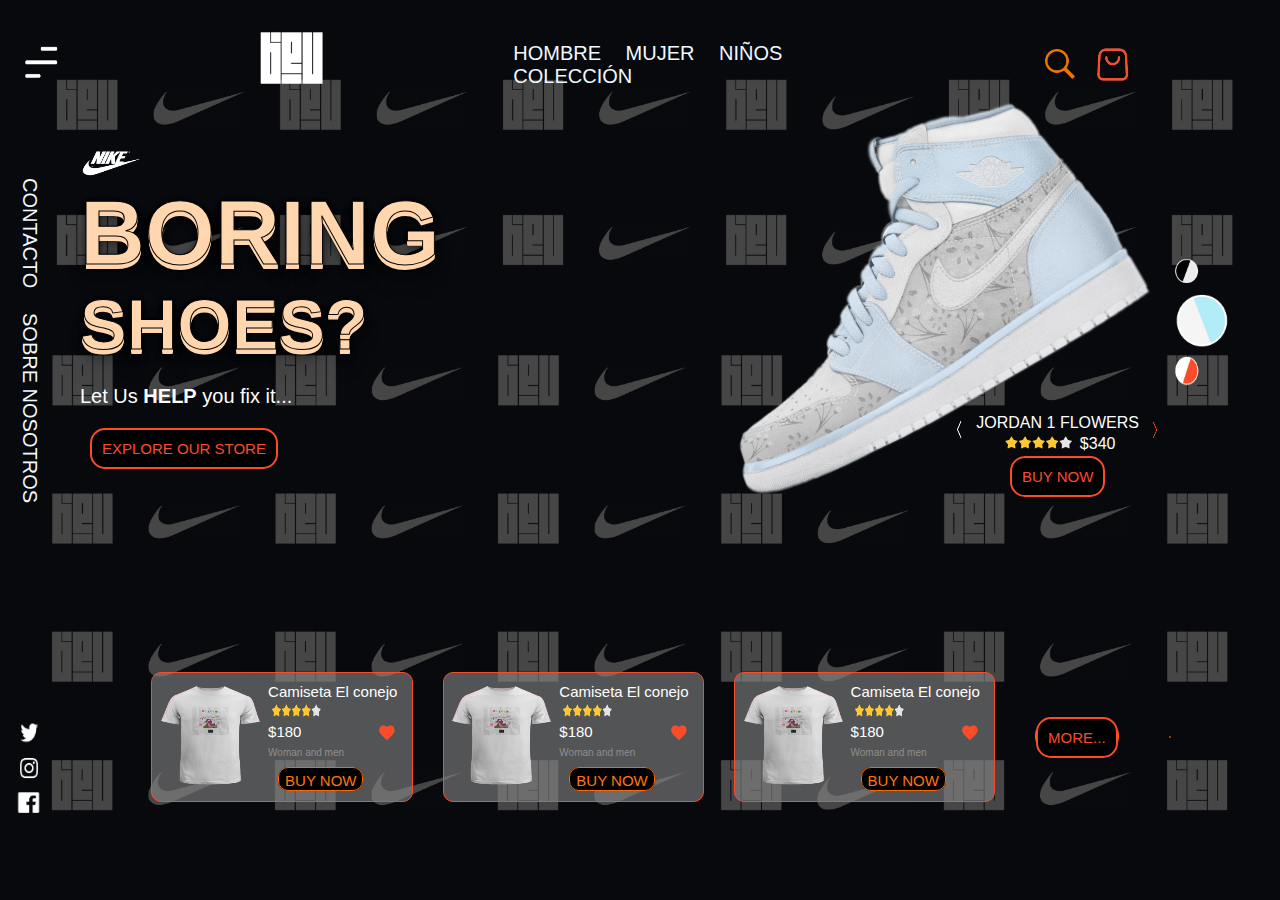
==== commit 1b078c17: "todo acabado" ====
--- a/index.html
+++ b/index.html
@@ -7,6 +7,7 @@
     <title>INICIO</title>
     <link rel="stylesheet" href="./css/css.css">
     <link rel="stylesheet" href="./css/css_ini.css">
+    <link href="https://fonts.cdnfonts.com/css/graduate" rel="stylesheet">
 </head>
 <body>
 
--- a/css/css.css
+++ b/css/css.css
@@ -1,5 +1,5 @@
 *{
-    font-family: 'Futura XBlk BT', sans-serif;
+    font-family: 'Graduate', sans-serif;
 }
 html{ 
     background-image: linear-gradient(rgba(0, 0, 0, 0.724), rgba(0, 0, 0, 0.724)), url("../img/fondo.png");
@@ -32,7 +32,6 @@
     margin: 10px;
     text-decoration: none; 
     font-size: 20px;
-    font-family: 'Futura XBlk BT', sans-serif;
 }
 nav a:hover {
     border-bottom: 2px solid #fb4b29;
--- a/css/css_ini.css
+++ b/css/css_ini.css
@@ -90,6 +90,7 @@
     text-align: center;
     margin: 0;
     font-size:medium;
+    font-family: 'Graduate', sans-serif;
 }
 
 #padre_precio_texto{
@@ -140,6 +141,7 @@
 #productos p{
     margin: 0;
     font-size: 15px;
+    font-family: 'Graduate', sans-serif;
 }
 
 .produc{
@@ -168,6 +170,7 @@
 #productos .gen{
     color: rgb(142, 142, 142);
     font-size: 10px;
+    margin-bottom: 10px;
 }
 .pre_cora{
     display: flex;
@@ -183,12 +186,11 @@
     justify-content:center;
     align-items:center;
 }
-#productos a{
-    
+#productos a{  
     border-radius: 10px;
     border: 1px solid rgb(255, 99, 3);
     background-color: black;
-    
+    font-family: 'Graduate', sans-serif;
 }
 #productos a:hover{
     background-color: #fb4b29;
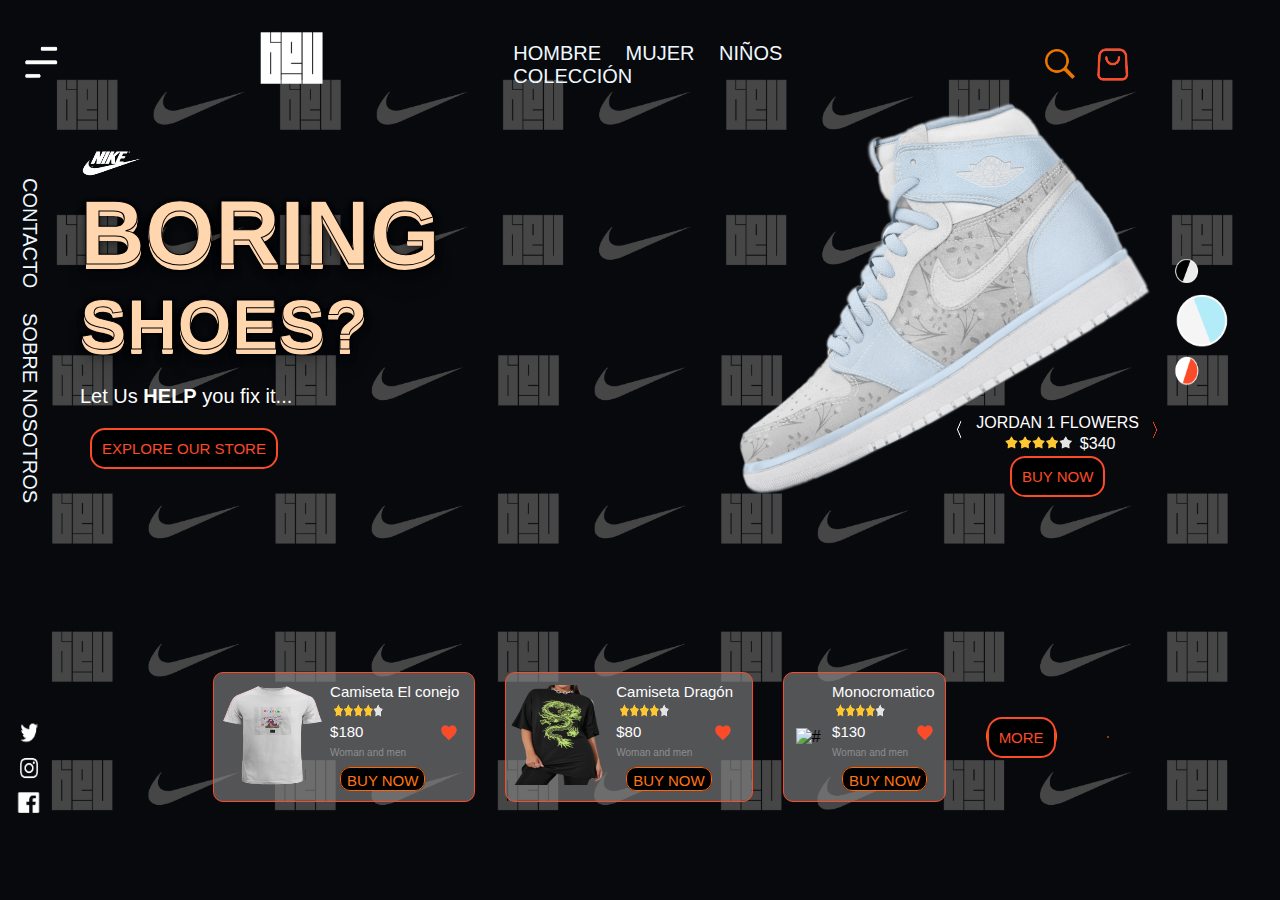
==== commit 8615176e: "Todo acabado" ====
--- a/index.html
+++ b/index.html
@@ -10,9 +10,10 @@
     <link href="https://fonts.cdnfonts.com/css/graduate" rel="stylesheet">
 </head>
 <body>
-
+<!--Esta es la pagina de home-->
     <header>
         <nav>
+            <!--Aqui nos encontramos el nav-->
             <div id="padre_nav">
                 <div><button type="button"> <img src="./img/unnamed.png" height="60" width="60"/></button></div>
                 <div id="botenla"><a title="Inicio"  href="./index.html"><img src="./img/logo.png" alt="#" height="100" width="100" /></a></div>
@@ -30,6 +31,7 @@
         </nav>
     </header>
     <main>
+        <!--Aqui nos encontramos el footer-->
         <section id="todo">
             <section id="padre_main">
                 <div  id="fot">
@@ -45,7 +47,7 @@
             <section id="seccion2">
                 <div id="texto_y_zapa">
                     <div id="padre">
-                        
+                      <!--Este es el texto en 3d-->  
                         <div id="texto">
                             <div><img src="./img/nike.png" height="30" width="65" alt="#" /></div>
                             <div>
@@ -55,7 +57,7 @@
                             <div><p>Let Us <strong>HELP</strong> you fix it...</p></div>
                             <div><a href="./productos.html"><button class="botones">EXPLORE OUR STORE</button></a></div>
                         </div>
-                        
+                        <!--Aqui nos encontramos las zapatillas-->
                         <div id="zapatilla">
                             <div >
                                 <div id="casa"><img id="jordan" src="./img/jordan-flower.png" height="280" width="450" alt="#" /></div>
@@ -72,6 +74,7 @@
                                     <div><button class="boton_flecha" type="button"> <img src="./img/flecha.png" height="30" width="10"/></button></div>
                                 </div>
                             </div>
+                            <!-- los circulos de color de la zapatilla-->
                             <div id="circulos">
                                 <div><button class="boton_circulo" type="button"> <img src="./img/circulo_negro.png" height="30" width="30"/></button></div>
                                 <div><button class="boton_circulo" type="button"> <img src="./img/circulo_azul.png" height="60" width="60"/></button></div>
@@ -80,6 +83,7 @@
                         </div>
                     </div>
                 </div>
+                <!--Aqui estan los 3 articulos y el boton more-->
                 <div id="productos">
                     <div class="produc">
                         <div class="col_img">
@@ -98,13 +102,13 @@
                     </div>
                     <div class="produc">
                         <div class="col_img">
-                            <div><img src="./img/ropa beu/cam_con.png" height="100" width="100" alt="#" /></div>
+                            <div><img src="./img/ropa beu/drag-PhotoRoom.png" class="fon" height="100" width="100" alt="#" /></div>
                         </div>
                         <div class="tex_pre">
-                            <p>Camiseta El conejo</p>
+                            <p>Camiseta Dragón</p>
                             <p><img src="./img/estrellas.png" height="20" width="55" alt="#" /></p>
                             <div class="pre_cora">
-                                <div><p>$180</p></div>
+                                <div><p>$80</p></div>
                                 <div><img src="./img/corazon.png" height="20" width="20" alt="#" /></div>
                             </div>
                             <p class="gen">Woman and men</p>
@@ -113,20 +117,20 @@
                     </div>
                     <div class="produc">
                         <div class="col_img">
-                            <div><img src="./img/ropa beu/cam_con.png" height="100" width="100" alt="#" /></div>
+                            <div><img src="./img/ropa beu/hoodie-BASIC-MONOCROMATICO.png"  class="fon" height="100"  width="100" alt="#" /></div>
                         </div>
                         <div class="tex_pre">
-                            <p>Camiseta El conejo</p>
+                            <p>Monocromatico</p>
                             <p><img src="./img/estrellas.png" height="20" width="55" alt="#" /></p>
                             <div class="pre_cora">
-                                <div><p>$180</p></div>
+                                <div><p>$130</p></div>
                                 <div><img src="./img/corazon.png" height="20" width="20" alt="#" /></div>
                             </div>
                             <p class="gen">Woman and men</p>
                             <div><a href="./producto.html"><button><p>BUY NOW</p></button></a></div>
                         </div>
                     </div>
-                    <div><a href="./productos.html"><button class="botones">MORE...</button></div>
+                    <div><a href="./productos.html"><button class="botones">MORE</button></div>
                 </div>
             </section>
         </section>
--- a/css/css.css
+++ b/css/css.css
@@ -1,3 +1,4 @@
+/*Esto es el ccs global que guarda el header y el footer de todos*/
 *{
     font-family: 'Graduate', sans-serif;
 }
@@ -8,6 +9,7 @@
     width:100%;
     height:100%;    
 }
+/*Para el header*/
 #padre_nav{
     display: flex;
     flex-direction: row;
@@ -15,7 +17,7 @@
     align-items: center;
     gap: 12%;
 }
-
+/*Botones*/
 button{
     background: none;
     border: none; 
@@ -25,6 +27,7 @@
     height: 100%;
     width: 30%;
 }
+/*Enlaces*/
 nav a, section a{
     margin-left: 5%;
     color: aliceblue;
--- a/css/css_ini.css
+++ b/css/css_ini.css
@@ -1,3 +1,4 @@
+/*Esto es el css del home*/
 #seccion2{
     display: flex;
     flex-direction: column;
@@ -6,6 +7,7 @@
     justify-content: space-between;
     width:  100%;
 }
+/*div del padre*/
 #padre{
     display: flex;
     flex-direction: row;
@@ -13,7 +15,7 @@
     justify-content: space-between;
 
 }
-
+/*Estilo para el titulo en 3d*/
 h2{
     margin: 0;
     text-align: start;
@@ -35,6 +37,7 @@
     color: #ffd6ae;
     -webkit-text-stroke: 1px black;
 }
+/*Lo mismo para h3*/
 h3{
     margin: 0;
     text-align: start;
@@ -59,6 +62,7 @@
 button{
     margin: 0;
 }
+/*Botones*/
 .botones{
     background-color: black;
     color: #fb4b29;
@@ -73,10 +77,11 @@
     color: aliceblue;
     background-color: #fb4b29;
 }
+/*Img zapat*/
 #jordan{
     transform:rotate(-30deg);
 }
-
+/*Img zapat*/
 #zapatilla{
     width: 50%;
     display: flex;
@@ -92,7 +97,7 @@
     font-size:medium;
     font-family: 'Graduate', sans-serif;
 }
-
+/*Padre*/
 #padre_precio_texto{
     display: flex;
     flex-direction: row;
@@ -105,6 +110,7 @@
     display: flex;
     flex-direction: row;
 }
+/*Precio y estrella*/
 #precio_estre{
     text-align: center;
     display: flex;
@@ -113,6 +119,7 @@
     justify-content: center;
     gap: 5px;
 }
+/*Circulo de colores*/
 #circulos{
     display: flex;
     flex-direction: column;
@@ -122,7 +129,7 @@
 
 
 
-
+/*Padre 2*/
 #padre2_main{
     display: flex;
     flex-direction: row;
@@ -186,6 +193,7 @@
     justify-content:center;
     align-items:center;
 }
+/*Aqui tenemos estilo a*/
 #productos a{  
     border-radius: 10px;
     border: 1px solid rgb(255, 99, 3);
@@ -201,6 +209,7 @@
 #productos a:hover p{
     color: rgb(255, 255, 255);
 }
+/*Aqui ajustamos los tamaños segun el tamaño de la pagina*/
 @media (max-width: 1250px) {
     #jordan{
         height:200px;
